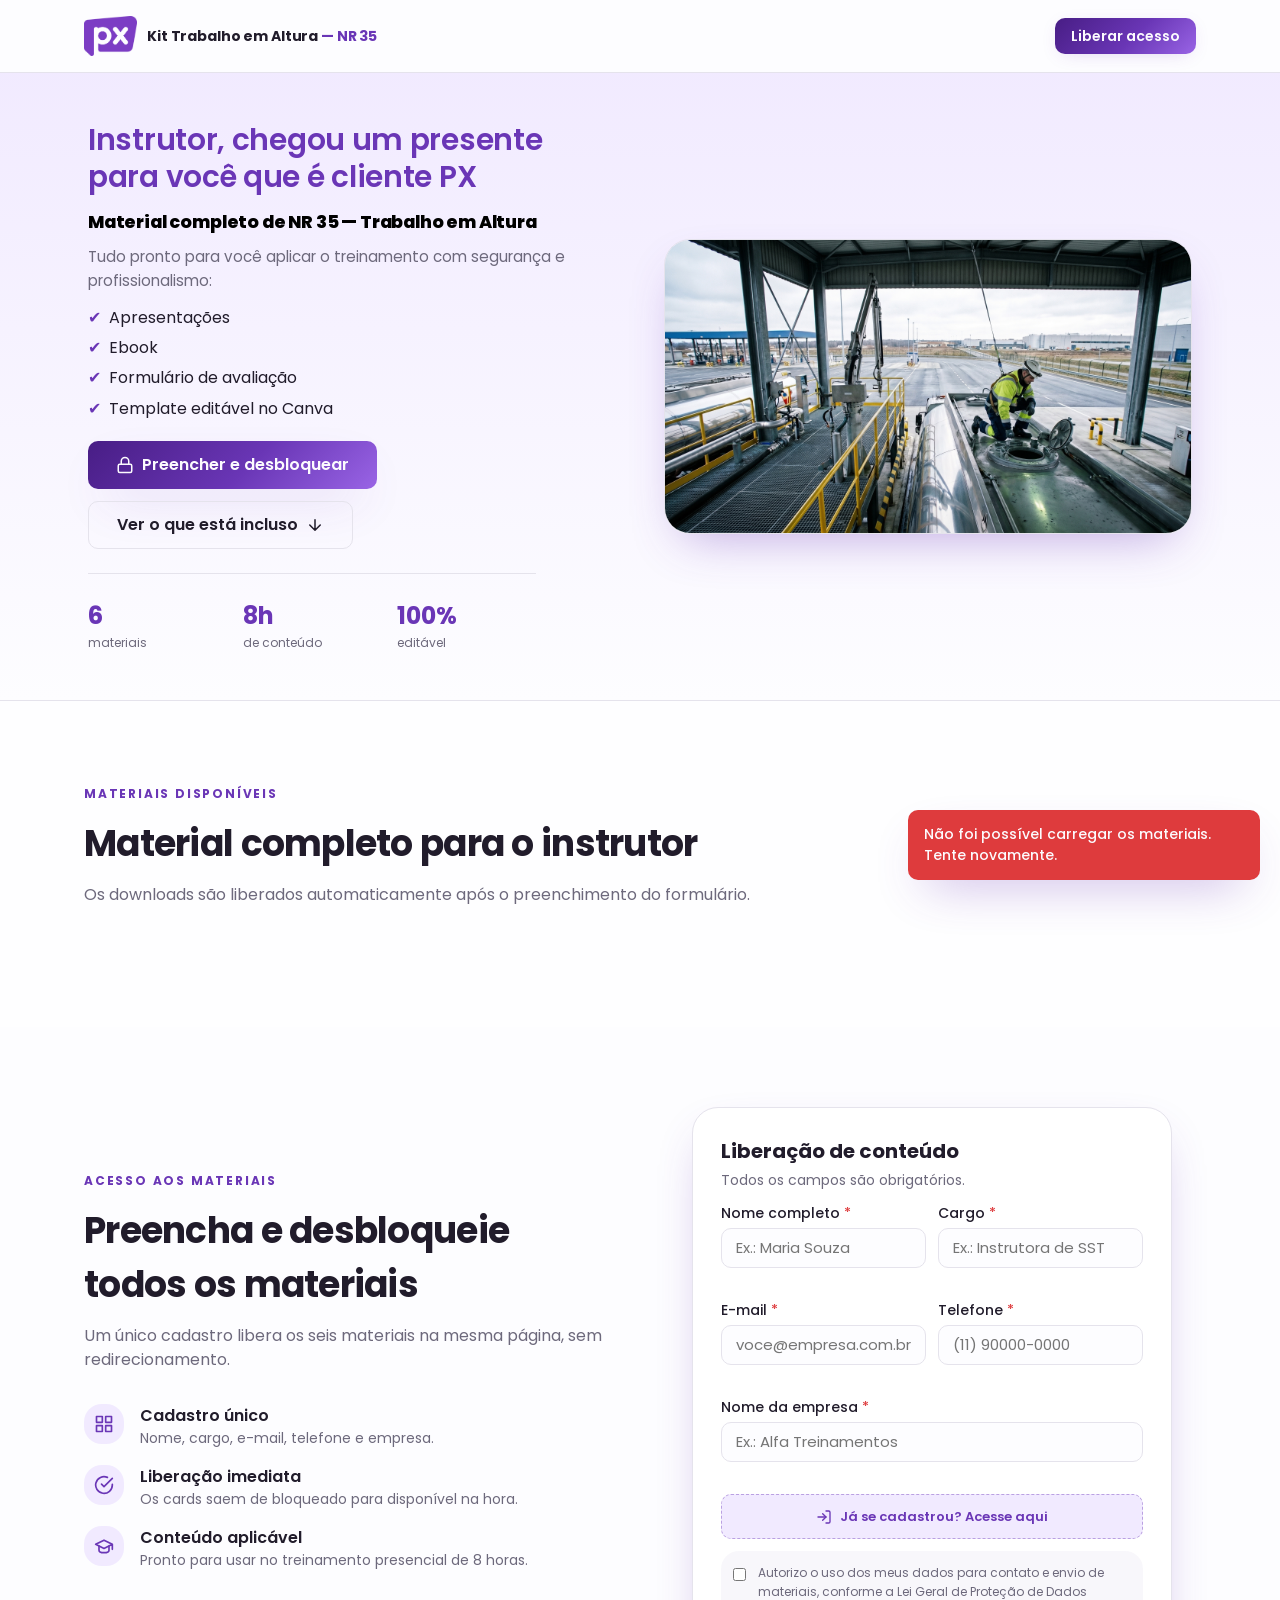
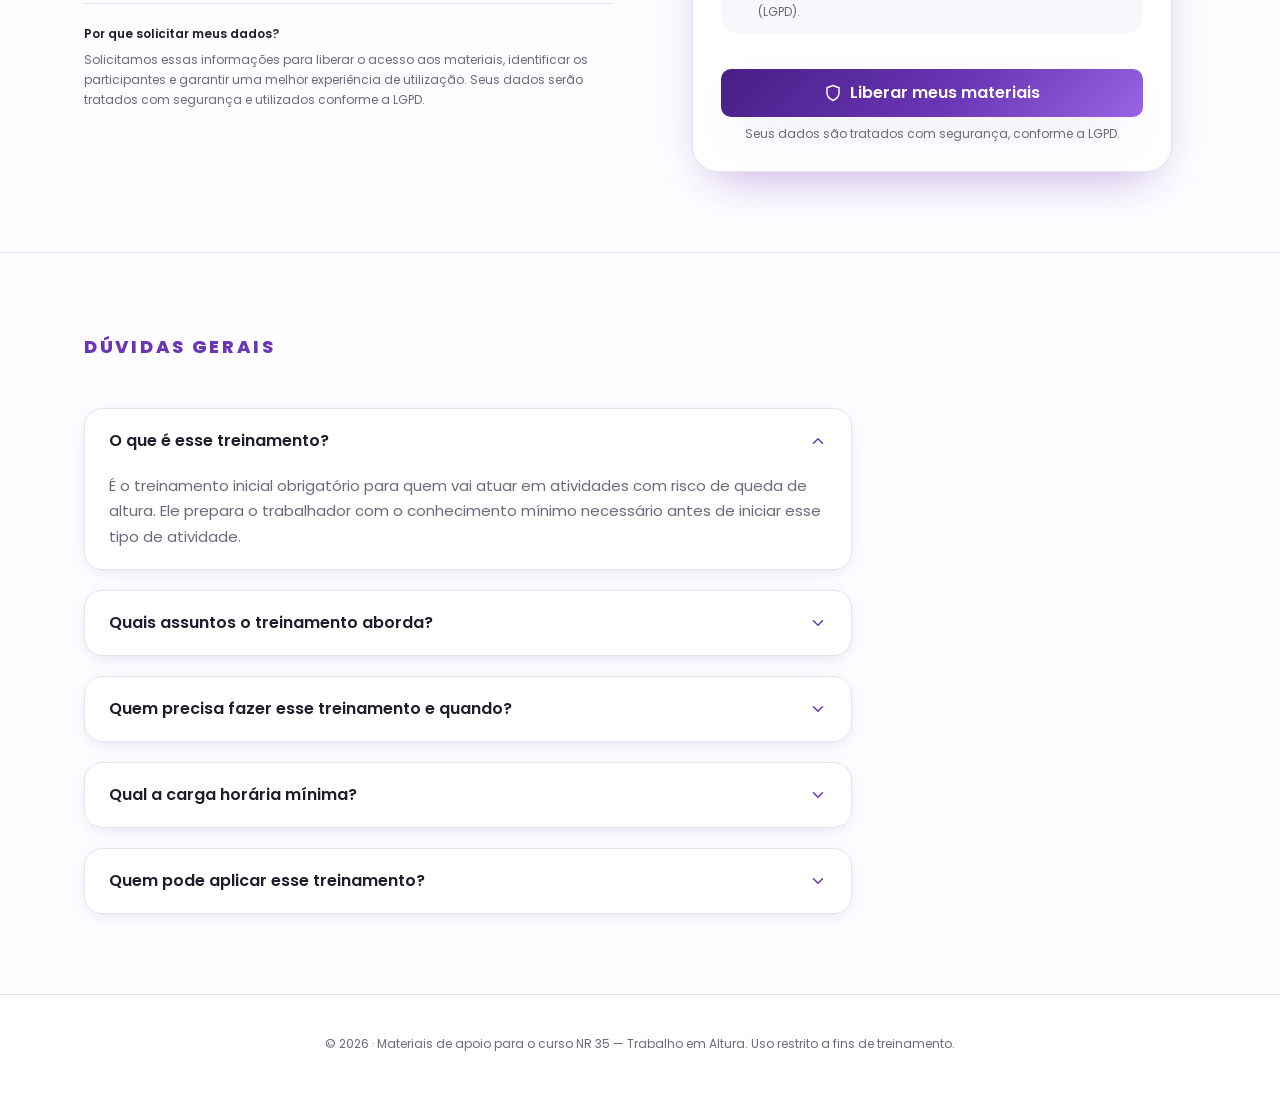
==== index.html @ c58bcffd "Integração completa com backend Academia PX (Caminho B) - Consome lp_list_materials, lp_register_lea" ====
<!doctype html>
<html lang="pt-BR">
<head>
  <meta charset="UTF-8" />
  <meta name="viewport" content="width=device-width, initial-scale=1.0" />
  <title>Materiais de Treinamento NR-35</title>
  <link rel="icon" href="data:,">
  <meta
    name="description"
    content="Baixe gratuitamente PPTs, ebook, modelo de formulário e template Canva para ministrar o curso presencial de NR 35 (8h). Cadastre-se e libere o acesso."
  />
  <meta property="og:title" content="Materiais NR-35" />
  <meta
    property="og:description"
    content="Kit completo de materiais didáticos para instrutores do curso presencial de NR 35 Trabalho em Altura (8 horas)."
  />
  <meta property="og:type" content="website" />
  <meta name="twitter:card" content="summary_large_image" />
  <link rel="preconnect" href="https://fonts.googleapis.com" />
  <link rel="preconnect" href="https://fonts.gstatic.com" crossorigin />
  <link
    href="https://fonts.googleapis.com/css2?family=Poppins:wght@400;500;600;700;800&display=swap"
    rel="stylesheet"
  />
  <link rel="stylesheet" href="./styles.css" />
</head>
<body>
  <div class="page">
    <!-- Header -->
    <header class="header">
      <div class="container header__inner">
        <div class="brand">
          <span class="brand__icon" aria-hidden="true">
            <img src="./assets/logo-academia.webp" alt="" />
          </span>
          <span class="brand__text">Kit Trabalho em Altura <span class="brand__accent">— NR 35</span></span>
        </div>
        <button type="button" class="btn btn--primary btn--sm" data-scroll-target="unlock-aware">
          Liberar acesso
        </button>
      </div>
    </header>

    <!-- Hero -->
    <section class="hero">
      <div class="hero__bg" aria-hidden="true"></div>
      <div class="container hero__grid">
        <div>
          <h1 class="hero__title">
            Instrutor, chegou um presente para você que é cliente PX
          </h1>
          <p class="hero__subtitle">
            Material completo de NR 35 —
            Trabalho em Altura
          </p>
          <p class="hero__desc">
            Tudo pronto para você aplicar o treinamento com
            segurança e profissionalismo:
          </p>
          <ul class="hero__checklist">
            <li>Apresentações</li>
            <li>Ebook</li>
            <li>Formulário de avaliação</li>
            <li>Template editável no Canva</li>
          </ul>
          <div class="hero__actions">
            <button type="button" class="btn btn--primary btn--lg" data-scroll-target="unlock-aware" id="hero-cta">
              <svg class="icon-lock" viewBox="0 0 24 24" width="18" height="18" fill="none" stroke="currentColor" stroke-width="2" stroke-linecap="round" stroke-linejoin="round"><rect x="3" y="11" width="18" height="11" rx="2"/><path d="M7 11V7a5 5 0 0 1 10 0v4"/></svg>
              <span id="hero-cta-text">Preencher e desbloquear</span>
            </button>
            <button type="button" class="btn btn--outline btn--lg" data-scroll-target="materiais">
              Ver o que está incluso
              <svg viewBox="0 0 24 24" width="18" height="18" fill="none" stroke="currentColor" stroke-width="2" stroke-linecap="round" stroke-linejoin="round"><path d="M12 5v14M19 12l-7 7-7-7"/></svg>
            </button>
          </div>
          <dl class="stats">
            <div class="stats__item">
              <dt>6</dt>
              <dd>materiais</dd>
            </div>
            <div class="stats__item">
              <dt>8h</dt>
              <dd>de conteúdo</dd>
            </div>
            <div class="stats__item">
              <dt>100%</dt>
              <dd>editável</dd>
            </div>
          </dl>
        </div>

        <div class="hero__image-wrap">
          <div class="hero__image-frame">
            <img
              src="./assets/hero-nr35.jpg"
              alt="Profissional com cinto de segurança e capacete executando trabalho em altura em estrutura metálica"
              width="1600"
              height="1104"
            />
          </div>
        </div>
      </div>
    </section>

    <!-- Materiais -->
    <section id="materiais" class="section materiais">
      <div class="container">
        <div class="section__intro">
          <span class="eyebrow">Materiais disponíveis</span>
          <h2 class="section__title">Material completo para o instrutor</h2>
          <p class="section__desc" id="materiais-desc">
            Os downloads são liberados automaticamente após o preenchimento do formulário.
          </p>
        </div>

        <div class="materiais__grid" id="materiais-grid"></div>
      </div>
    </section>

    <!-- Formulário / Acesso liberado -->
    <section id="formulario" class="section form-section">
      <div class="container form-section__grid">
        <div>
          <span class="eyebrow">Acesso aos materiais</span>
          <h2 class="section__title">Preencha e desbloqueie todos os materiais</h2>
          <p class="section__desc">
            Um único cadastro libera os seis materiais na mesma página, sem
            redirecionamento.
          </p>
          <ul class="benefits">
            <li class="benefits__item">
              <span class="benefits__icon">
                <svg viewBox="0 0 24 24" width="20" height="20" fill="none" stroke="currentColor" stroke-width="2" stroke-linecap="round" stroke-linejoin="round"><rect x="3" y="3" width="7" height="7"/><rect x="14" y="3" width="7" height="7"/><rect x="14" y="14" width="7" height="7"/><rect x="3" y="14" width="7" height="7"/></svg>
              </span>
              <div>
                <p class="benefits__title">Cadastro único</p>
                <p class="benefits__text">Nome, cargo, e-mail, telefone e empresa.</p>
              </div>
            </li>
            <li class="benefits__item">
              <span class="benefits__icon">
                <svg viewBox="0 0 24 24" width="20" height="20" fill="none" stroke="currentColor" stroke-width="2" stroke-linecap="round" stroke-linejoin="round"><path d="M22 11.08V12a10 10 0 1 1-5.93-9.14"/><path d="M22 4 12 14.01l-3-3"/></svg>
              </span>
              <div>
                <p class="benefits__title">Liberação imediata</p>
                <p class="benefits__text">Os cards saem de bloqueado para disponível na hora.</p>
              </div>
            </li>
            <li class="benefits__item">
              <span class="benefits__icon">
                <svg viewBox="0 0 24 24" width="20" height="20" fill="none" stroke="currentColor" stroke-width="2" stroke-linecap="round" stroke-linejoin="round"><path d="M22 10v6M2 10l10-5 10 5-10 5-10-5Z"/><path d="M6 12v5c0 1.66 2.69 3 6 3s6-1.34 6-3v-5"/></svg>
              </span>
              <div>
                <p class="benefits__title">Conteúdo aplicável</p>
                <p class="benefits__text">Pronto para usar no treinamento presencial de 8 horas.</p>
              </div>
            </li>
          </ul>

          <p class="privacy-note">
            <strong>Por que solicitar meus dados?</strong> Solicitamos essas informações para
            liberar o acesso aos materiais, identificar os participantes e garantir uma melhor
            experiência de utilização. Seus dados serão tratados com segurança e utilizados
            conforme a LGPD.
          </p>
        </div>

        <div class="form-card" id="form-card">
          <!-- Estado: login (usuário já cadastrado) -->
          <div id="form-login-state" hidden>
            <h3 class="form-card__title">Já se cadastrou?</h3>
            <p class="form-card__subtitle">Informe seu e-mail e enviaremos um link de acesso.</p>

            <form id="login-form" novalidate>
              <div class="field">
                <label class="label" for="login_email">E-mail cadastrado <span class="required">*</span></label>
                <input class="input" type="email" id="login_email" name="login_email" placeholder="voce@empresa.com.br" autocomplete="email" />
                <p class="field-error" id="error-login_email"></p>
              </div>

              <button type="submit" class="btn btn--primary btn--lg btn--block" id="login-submit-btn">
                Enviar link de acesso
              </button>

              <button type="button" class="btn-link" data-show-cadastro>
                Ainda não tenho cadastro
              </button>
            </form>
          </div>

          <!-- Estado: bloqueado (formulário) -->
          <div id="form-locked-state">
            <h3 class="form-card__title">Liberação de conteúdo</h3>
            <p class="form-card__subtitle">Todos os campos são obrigatórios.</p>

            <form id="lead-form" novalidate>
              <div class="form-grid">
                <div class="field">
                  <label class="label" for="nome_completo">Nome completo <span class="required">*</span></label>
                  <input class="input" type="text" id="nome_completo" name="nome_completo" placeholder="Ex.: Maria Souza" autocomplete="name" />
                  <p class="field-error" id="error-nome_completo"></p>
                </div>
                <div class="field">
                  <label class="label" for="cargo">Cargo <span class="required">*</span></label>
                  <input class="input" type="text" id="cargo" name="cargo" placeholder="Ex.: Instrutora de SST" autocomplete="organization-title" />
                  <p class="field-error" id="error-cargo"></p>
                </div>
                <div class="field">
                  <label class="label" for="email">E-mail <span class="required">*</span></label>
                  <input class="input" type="email" id="email" name="email" placeholder="voce@empresa.com.br" autocomplete="email" />
                  <p class="field-error" id="error-email"></p>
                </div>
                <div class="field">
                  <label class="label" for="telefone">Telefone <span class="required">*</span></label>
                  <input class="input" type="tel" id="telefone" name="telefone" placeholder="(11) 90000-0000" autocomplete="tel" />
                  <p class="field-error" id="error-telefone"></p>
                </div>
                <div class="field field--full">
                  <label class="label" for="empresa">Nome da empresa <span class="required">*</span></label>
                  <input class="input" type="text" id="empresa" name="empresa" placeholder="Ex.: Alfa Treinamentos" autocomplete="organization" />
                  <p class="field-error" id="error-empresa"></p>
                </div>

                <div class="field field--full">
                  <button type="button" class="btn-login-toggle" data-show-login>
                    <svg viewBox="0 0 24 24" width="16" height="16" fill="none" stroke="currentColor" stroke-width="2" stroke-linecap="round" stroke-linejoin="round"><path d="M15 3h4a2 2 0 0 1 2 2v14a2 2 0 0 1-2 2h-4"/><path d="M10 17l5-5-5-5"/><path d="M15 12H3"/></svg>
                    Já se cadastrou? Acesse aqui
                  </button>
                </div>
              </div>

              <div class="consent">
                <input type="checkbox" id="consentimento" name="consentimento" class="checkbox" />
                <label for="consentimento" class="consent__label">
                  Autorizo o uso dos meus dados para contato e envio de materiais, conforme a
                  Lei Geral de Proteção de Dados (LGPD).
                </label>
              </div>
              <p class="field-error" id="error-consentimento"></p>

              <button type="submit" class="btn btn--primary btn--lg btn--block" id="submit-btn">
                <svg viewBox="0 0 24 24" width="18" height="18" fill="none" stroke="currentColor" stroke-width="2" stroke-linecap="round" stroke-linejoin="round"><path d="M12 22s8-4 8-10V5l-8-3-8 3v7c0 6 8 10 8 10Z"/></svg>
                Liberar meus materiais
              </button>

              <p class="form-card__footnote">Seus dados são tratados com segurança, conforme a LGPD.</p>
            </form>
          </div>

          <!-- Estado: liberado -->
          <div id="form-unlocked-state" class="unlocked-state" hidden>
            <span class="unlocked-state__icon">
              <svg viewBox="0 0 24 24" width="28" height="28" fill="none" stroke="currentColor" stroke-width="2" stroke-linecap="round" stroke-linejoin="round"><path d="M22 11.08V12a10 10 0 1 1-5.93-9.14"/><path d="M22 4 12 14.01l-3-3"/></svg>
            </span>
            <h3 class="unlocked-state__title">Acesso liberado, <span id="unlocked-name"></span>!</h3>
            <p class="unlocked-state__text">Todos os materiais estão desbloqueados para download.</p>
            <button type="button" class="btn btn--primary" data-scroll-target="materiais">
              Ir para os downloads
            </button>
          </div>
        </div>
      </div>
    </section>

    <!-- FAQ -->
    <section id="faq" class="section faq">
      <div class="container">
        <div class="section__intro">
          <span class="eyebrow faq__eyebrow">Dúvidas gerais</span>
        </div>

        <div class="faq__list">
          <details class="faq-item" open>
            <summary class="faq-item__question">
              O que é esse treinamento?
              <svg class="faq-item__chevron" viewBox="0 0 24 24" width="18" height="18" fill="none" stroke="currentColor" stroke-width="2" stroke-linecap="round" stroke-linejoin="round"><path d="M6 9l6 6 6-6"/></svg>
            </summary>
            <p class="faq-item__answer">
              É o treinamento inicial obrigatório para quem vai atuar em atividades com risco de
              queda de altura. Ele prepara o trabalhador com o conhecimento mínimo necessário
              antes de iniciar esse tipo de atividade.
            </p>
          </details>

          <details class="faq-item">
            <summary class="faq-item__question">
              Quais assuntos o treinamento aborda?
              <svg class="faq-item__chevron" viewBox="0 0 24 24" width="18" height="18" fill="none" stroke="currentColor" stroke-width="2" stroke-linecap="round" stroke-linejoin="round"><path d="M6 9l6 6 6-6"/></svg>
            </summary>
            <p class="faq-item__answer">
              Todo o conteúdo é elaborado de acordo com as exigências da NR-01 e da NR-35,
              cobrindo os seguintes tópicos: normas e regulamentos aplicáveis ao trabalho em
              altura, análise de risco (AR) e condições impeditivas da atividade, planejamento,
              organização e execução do trabalho, sistemas, equipamentos e medidas de proteção
              coletiva, seleção, inspeção e conservação de EPI, acidentes típicos em trabalho em
              altura, e procedimentos de emergência, incluindo noções básicas de resgate e
              primeiros socorros.
            </p>
          </details>

          <details class="faq-item">
            <summary class="faq-item__question">
              Quem precisa fazer esse treinamento e quando?
              <svg class="faq-item__chevron" viewBox="0 0 24 24" width="18" height="18" fill="none" stroke="currentColor" stroke-width="2" stroke-linecap="round" stroke-linejoin="round"><path d="M6 9l6 6 6-6"/></svg>
            </summary>
            <p class="faq-item__answer">
              Todo trabalhador que for exercer atividades em altura precisa concluir o
              treinamento antes de iniciar essa atividade. É considerado trabalho em altura
              toda atividade executada acima de 2 metros do nível inferior, onde haja risco de
              queda. Desde a Portaria MTE nº 1.259, de 15 de julho de 2026, o treinamento deve
              ser realizado exclusivamente na modalidade presencial.
            </p>
          </details>

          <details class="faq-item">
            <summary class="faq-item__question">
              Qual a carga horária mínima?
              <svg class="faq-item__chevron" viewBox="0 0 24 24" width="18" height="18" fill="none" stroke="currentColor" stroke-width="2" stroke-linecap="round" stroke-linejoin="round"><path d="M6 9l6 6 6-6"/></svg>
            </summary>
            <p class="faq-item__answer">
              O treinamento inicial precisa ter, no mínimo, 8 horas.
            </p>
          </details>

          <details class="faq-item">
            <summary class="faq-item__question">
              Quem pode aplicar esse treinamento?
              <svg class="faq-item__chevron" viewBox="0 0 24 24" width="18" height="18" fill="none" stroke="currentColor" stroke-width="2" stroke-linecap="round" stroke-linejoin="round"><path d="M6 9l6 6 6-6"/></svg>
            </summary>
            <p class="faq-item__answer">
              O treinamento deve ser conduzido por instrutor qualificado e com proficiência,
              comprovado conhecimento sobre o assunto e experiência relacionada ao trabalho em
              altura. Não é uma aula que qualquer pessoa da equipe pode aplicar, exige
              capacitação específica do instrutor, garantindo que o conteúdo teórico e prático
              seja passado com segurança e propriedade.
            </p>
          </details>
        </div>
      </div>
    </section>

    <footer class="footer">
      <div class="container footer__inner">
        © <span id="year"></span> · Materiais de apoio para o curso NR 35 —
        Trabalho em Altura. Uso restrito a fins de treinamento.
      </div>
    </footer>
  </div>

  <div id="toast-container" class="toast-container" aria-live="polite"></div>

  <script src="./script.js"></script>
</body>
</html>
---- styles.css ----
/* ============ Design tokens ============ */
:root {
  --radius: 0.875rem;
  --radius-xl: calc(var(--radius) + 4px);
  --radius-2xl: calc(var(--radius) + 8px);
  --radius-3xl: calc(var(--radius) + 12px);

  --background: oklch(0.995 0.002 300);
  --foreground: oklch(0.24 0.03 300);
  --card: oklch(1 0 0);
  --primary: oklch(0.47 0.19 297);
  --primary-foreground: oklch(0.99 0.003 300);
  --primary-dark: oklch(0.36 0.16 296);
  --primary-glow: oklch(0.62 0.19 300);
  --primary-soft: oklch(0.95 0.03 300);
  --muted: oklch(0.965 0.008 300);
  --muted-foreground: oklch(0.53 0.03 295);
  --destructive: oklch(0.6 0.2 25);
  --success: oklch(0.63 0.14 155);
  --success-soft: oklch(0.63 0.14 155 / 12%);
  --border: oklch(0.92 0.012 300);

  --gradient-primary: linear-gradient(135deg, var(--primary-dark), var(--primary) 55%, var(--primary-glow));
  --gradient-soft: linear-gradient(180deg, var(--primary-soft), transparent);
  --shadow-card: 0 4px 20px -8px color-mix(in oklab, var(--primary) 28%, transparent);
  --shadow-elevated: 0 20px 50px -20px color-mix(in oklab, var(--primary) 45%, transparent);
  --transition-smooth: 250ms cubic-bezier(0.4, 0, 0.2, 1);
}

/* ============ Reset ============ */
*, *::before, *::after { box-sizing: border-box; }
* { margin: 0; border-color: var(--border); }
html { -webkit-text-size-adjust: 100%; }
img { max-width: 100%; display: block; }
button, input { font: inherit; color: inherit; }
ul { list-style: none; padding: 0; }
a { color: inherit; }

body {
  background-color: var(--background);
  color: var(--foreground);
  font-family: "Poppins", ui-sans-serif, system-ui, sans-serif;
  -webkit-font-smoothing: antialiased;
  line-height: 1.5;
}

.container {
  max-width: 72rem;
  margin: 0 auto;
  padding: 0 1.25rem;
}

/* ============ Buttons ============ */
.btn {
  display: inline-flex;
  align-items: center;
  justify-content: center;
  gap: 0.5rem;
  border: none;
  border-radius: calc(var(--radius) - 4px);
  cursor: pointer;
  white-space: nowrap;
  font-weight: 600;
  transition: all var(--transition-smooth);
}
.btn:focus-visible { outline: 2px solid var(--ring, var(--primary)); outline-offset: 2px; }
.btn svg { flex-shrink: 0; }

.btn--primary {
  background-image: var(--gradient-primary);
  color: var(--primary-foreground);
  box-shadow: var(--shadow-card);
}
.btn--primary:hover { opacity: 0.95; }
.btn--primary:disabled { opacity: 0.6; cursor: not-allowed; }

.btn--outline {
  background: transparent;
  border: 1px solid var(--border);
  color: var(--foreground);
}
.btn--outline:hover { background: var(--muted); }

.btn--sm { height: 2.25rem; padding: 0 1rem; font-size: 0.875rem; }
.btn--lg { height: 3rem; padding: 0 1.75rem; font-size: 1rem; }
.btn--block { width: 100%; }

/* ============ Header ============ */
.header {
  position: sticky;
  top: 0;
  z-index: 40;
  border-bottom: 1px solid var(--border);
  background-color: color-mix(in oklab, var(--background) 85%, transparent);
  backdrop-filter: blur(8px);
}
.header__inner {
  display: flex;
  align-items: center;
  justify-content: space-between;
  padding: 1rem 1.25rem;
}
.brand { display: flex; align-items: center; gap: 0.65rem; }
.brand__icon {
  display: flex;
  align-items: center;
  justify-content: center;
  height: 2.5rem;
}
.brand__icon img {
  height: 100%;
  width: auto;
}
.brand__text { font-size: 0.875rem; font-weight: 700; letter-spacing: -0.01em; }
.brand__accent { color: var(--primary); }

/* ============ Hero ============ */
.hero { position: relative; overflow: hidden; }
.hero__bg {
  position: absolute;
  inset: 0;
  z-index: -1;
  background-image: var(--gradient-soft);
}
/* Mobile (<480px): espaço enxuto mas com respiro nas bordas e entre título/imagem */
.hero__grid {
  display: grid;
  gap: 1.25rem;
  align-items: center;
  padding: 1.5rem 1rem;
}
/* 480–639px: leve aumento antes do tablet, ainda em coluna única */
@media (min-width: 480px) {
  .hero__grid { gap: 1.5rem; padding: 1.75rem 1.25rem; }
}
/* Tablet (640–1023px): aproveita a largura horizontal disponível */
@media (min-width: 640px) {
  .hero__grid { gap: 2rem; padding: 2rem 1.5rem; }
}
/* Desktop (≥1024px): espaçamento generoso, 2 colunas lado a lado */
@media (min-width: 1024px) {
  .hero__grid { grid-template-columns: 1fr 1fr; gap: 3rem; padding: 3rem 1.5rem; }
}

.badge {
  display: inline-flex;
  align-items: center;
  gap: 0.5rem;
  border-radius: 999px;
  background: var(--primary-soft);
  color: var(--primary);
  padding: 0.375rem 1rem;
  font-size: 0.75rem;
  font-weight: 600;
}
.badge__icon {
  display: inline-block;
  width: 14px;
  height: 14px;
  flex-shrink: 0;
  background-color: var(--primary);
  -webkit-mask-image: url("./assets/estrela.png");
  mask-image: url("./assets/estrela.png");
  -webkit-mask-size: contain;
  mask-size: contain;
  -webkit-mask-repeat: no-repeat;
  mask-repeat: no-repeat;
  -webkit-mask-position: center;
  mask-position: center;
}

.hero__title {
  margin-top: 0;
  font-size: 1.5rem;
  line-height: 1.25;
  font-weight: 600;
  letter-spacing: -0.01em;
  color: var(--primary);
}
@media (min-width: 640px) { .hero__title { font-size: 1.85rem; } }
.hero__title-star {
  color: var(--primary-glow);
}

.hero__title-accent {
  background-image: var(--gradient-primary);
  -webkit-background-clip: text;
  background-clip: text;
  color: transparent;
}

.hero__subtitle {
  margin-top: 1rem;
  font-size: 0.95rem;
  font-weight: 800;
  line-height: 1.25;
  letter-spacing: -0.01em;
  color: #000;
}
@media (min-width: 640px) { .hero__subtitle { font-size: 1.1rem; } }

.hero__desc {
  margin-top: 0.75rem;
  max-width: 36rem;
  font-size: 0.85rem;
  line-height: 1.6;
  color: var(--muted-foreground);
}
@media (min-width: 640px) { .hero__desc { font-size: 0.95rem; } }

.hero__checklist {
  margin-top: 0.75rem;
  display: grid;
  gap: 0.4rem;
  list-style: none;
  padding: 0;
  color: var(--foreground);
  font-size: 1rem;
}
.hero__checklist li {
  display: flex;
  align-items: center;
  gap: 0.5rem;
}
.hero__checklist li::before {
  content: "✔";
  color: var(--primary);
  font-weight: 700;
}

.hero__actions {
  margin-top: 1.25rem;
  display: flex;
  flex-wrap: wrap;
  gap: 0.75rem;
}
.btn--lg.btn--primary, .btn--lg.btn--outline { box-shadow: var(--shadow-elevated); }
.btn--outline.btn--lg { box-shadow: none; }

.stats {
  margin-top: 1.5rem;
  display: grid;
  grid-template-columns: repeat(3, 1fr);
  gap: 1rem;
  max-width: 28rem;
  border-top: 1px solid var(--border);
  padding-top: 1.5rem;
}
.stats__item dt { font-size: 1.5rem; font-weight: 700; color: var(--primary); }
.stats__item dd { font-size: 0.75rem; color: var(--muted-foreground); }

.hero__image-frame {
  overflow: hidden;
  border-radius: var(--radius-3xl);
  border: 1px solid var(--border);
  box-shadow: var(--shadow-elevated);
  aspect-ratio: 2752 / 1536;
}
.hero__image-frame img { width: 100%; height: 100%; object-fit: cover; }

/* ============ Sections ============ */
/* Mobile: padding vertical compacto para não desperdiçar tela sem colar seções */
.section { padding: 2.5rem 0; }
@media (min-width: 480px) { .section { padding: 3rem 0; } }
/* Tablet: transição intermediária */
@media (min-width: 640px) { .section { padding: 3.5rem 0; } }
/* Desktop: mais respiro, reforça a separação hierárquica entre seções */
@media (min-width: 1024px) { .section { padding: 5rem 0; } }

.eyebrow {
  font-size: 0.75rem;
  font-weight: 700;
  letter-spacing: 0.15em;
  text-transform: uppercase;
  color: var(--primary);
}
.section__title {
  margin-top: 0.75rem;
  font-size: 1.875rem;
  font-weight: 700;
  letter-spacing: -0.02em;
}
@media (min-width: 640px) { .section__title { font-size: 2.25rem; } }
.section__desc {
  margin-top: 0.75rem;
  color: var(--muted-foreground);
}
.section__intro { max-width: 42rem; }

/* ============ Materiais ============ */
.materiais {
  scroll-margin-top: 5rem;
  border-top: 1px solid var(--border);
  background: color-mix(in oklab, var(--card) 50%, transparent);
}
/* Mobile: gap menor entre cards, mas suficiente para não parecerem colados */
.materiais__grid {
  margin-top: 1.5rem;
  display: grid;
  gap: 1rem;
  grid-template-columns: 1fr;
}
@media (min-width: 480px) { .materiais__grid { margin-top: 1.75rem; gap: 1.25rem; } }
/* Tablet: 2 colunas, gap maior aproveitando a largura */
@media (min-width: 640px) { .materiais__grid { margin-top: 2.5rem; gap: 1.5rem; grid-template-columns: repeat(2, 1fr); } }
/* Desktop: 3 colunas, gap mais folgado entre cards */
@media (min-width: 1024px) { .materiais__grid { gap: 2rem; grid-template-columns: repeat(3, 1fr); } }

/* Mobile: padding interno menor, texto ainda com respiro das bordas do card */
.material-card {
  position: relative;
  display: flex;
  flex-direction: column;
  height: 100%;
  border: 1px solid var(--border);
  background: var(--card);
  border-radius: var(--radius-2xl);
  padding: 1.25rem;
  box-shadow: var(--shadow-card);
  transition: all var(--transition-smooth);
}
@media (min-width: 480px) { .material-card { padding: 1.5rem; } }
/* Desktop: padding levemente maior, reforça hierarquia entre ícone/título/texto */
@media (min-width: 1024px) { .material-card { padding: 1.75rem; } }
.material-card:hover {
  transform: translateY(-4px);
  box-shadow: var(--shadow-elevated);
}
.material-card__head {
  display: flex;
  align-items: flex-start;
  justify-content: space-between;
  gap: 0.75rem;
}
.material-card__icon {
  display: flex;
  align-items: center;
  justify-content: center;
  width: 3rem;
  height: 3rem;
  border-radius: var(--radius-xl);
  background: var(--primary-soft);
  color: var(--primary);
}
.material-card__type {
  border-radius: 999px;
  background: var(--muted);
  color: var(--muted-foreground);
  padding: 0.25rem 0.75rem;
  font-size: 0.6875rem;
  font-weight: 600;
  letter-spacing: 0.05em;
  text-transform: uppercase;
}
.material-card__title { margin-top: 1.25rem; font-size: 1.125rem; font-weight: 600; }
.material-card__desc {
  margin-top: 0.5rem;
  flex: 1;
  font-size: 0.875rem;
  line-height: 1.6;
  color: var(--muted-foreground);
}
.material-card__blur {
  display: flex;
  flex-direction: column;
  flex: 1;
  transition: filter var(--transition-smooth);
}
.material-card--locked .material-card__blur {
  filter: blur(5px);
  user-select: none;
  pointer-events: none;
}
.material-card__action { margin-top: 1.5rem; }
.material-card .btn--outline {
  border-color: color-mix(in oklab, var(--primary) 30%, transparent);
  color: var(--primary);
}
.material-card .btn--outline:hover { background: var(--primary-soft); }

/* ============ Form section ============ */
.form-section { scroll-margin-top: 5rem; }
/* Mobile: gap reduzido entre o bloco de texto e o card do formulário (empilhados) */
.form-section__grid {
  display: grid;
  gap: 1.75rem;
  align-items: start;
}
@media (min-width: 480px) { .form-section__grid { gap: 2rem; } }
/* Tablet: ainda empilhado (form-card centralizado), mas com mais respiro */
@media (min-width: 640px) { .form-section__grid { gap: 2.5rem; } }
/* Desktop: lado a lado, gap generoso entre benefícios e formulário */
@media (min-width: 1024px) { .form-section__grid { gap: 3.5rem; grid-template-columns: 1fr 1fr; align-items: center; } }

.benefits { margin-top: 2rem; display: flex; flex-direction: column; gap: 1rem; }
.benefits__item { display: flex; gap: 1rem; }
.benefits__icon {
  display: flex;
  flex-shrink: 0;
  align-items: center;
  justify-content: center;
  width: 2.5rem;
  height: 2.5rem;
  border-radius: var(--radius-xl);
  background: var(--primary-soft);
  color: var(--primary);
}
.benefits__title { font-weight: 600; }
.benefits__text { font-size: 0.875rem; color: var(--muted-foreground); }

.privacy-note {
  margin-top: 2rem;
  padding-top: 1.25rem;
  border-top: 1px solid var(--border);
  font-size: 0.75rem;
  line-height: 1.7;
  color: var(--muted-foreground);
}
.privacy-note strong { display: block; margin-bottom: 0.35rem; color: var(--foreground); font-weight: 600; }

/* Mobile: padding do card compacto, mas com margem visível dos campos até a borda */
.form-card {
  border: 1px solid var(--border);
  background: var(--card);
  border-radius: var(--radius-3xl);
  padding: 1rem;
  box-shadow: var(--shadow-elevated);
  max-width: 30rem;
  margin: 0 auto;
}
@media (min-width: 480px) { .form-card { padding: 1.25rem; } }
@media (min-width: 640px) { .form-card { padding: 1.5rem; } }
/* Desktop: padding maior, reforçando o card como destaque da seção */
@media (min-width: 1024px) { .form-card { padding: 1.75rem; } }

.form-card__title { font-size: 1.25rem; font-weight: 700; }
.form-card__subtitle {
  margin-top: 0.25rem;
  margin-bottom: 0.75rem;
  font-size: 0.875rem;
  color: var(--muted-foreground);
}
.btn-link {
  display: inline-block;
  margin-bottom: 1.25rem;
  background: none;
  border: none;
  padding: 0;
  font-size: 0.8125rem;
  font-weight: 600;
  color: var(--primary);
  cursor: pointer;
  text-decoration: underline;
  text-underline-offset: 2px;
}
.btn-link:hover { opacity: 0.8; }
#login-form .btn-link { margin-top: 1rem; margin-bottom: 0; text-align: center; width: 100%; }

.btn-login-toggle {
  display: flex;
  align-items: center;
  justify-content: center;
  gap: 0.5rem;
  width: 100%;
  border: 1px dashed color-mix(in oklab, var(--primary) 40%, transparent);
  border-radius: calc(var(--radius) - 4px);
  background: var(--primary-soft);
  color: var(--primary);
  padding: 0.75rem 1rem;
  font-size: 0.8125rem;
  font-weight: 600;
  cursor: pointer;
  transition: all var(--transition-smooth);
}
.btn-login-toggle:hover {
  background: color-mix(in oklab, var(--primary-soft) 60%, var(--primary) 10%);
  border-color: var(--primary);
}
.btn-login-toggle svg { flex-shrink: 0; }

.form-card__footnote {
  margin-top: 0.5rem;
  text-align: center;
  font-size: 0.75rem;
  color: var(--muted-foreground);
}

.form-grid { display: grid; gap: 0.75rem; grid-template-columns: 1fr; }
@media (min-width: 640px) { .form-grid { grid-template-columns: repeat(2, 1fr); } }
.field--full { grid-column: 1 / -1; }

.label { display: block; font-size: 0.875rem; font-weight: 500; }
.required { color: var(--destructive); }

.input {
  margin-top: 0.25rem;
  width: 100%;
  height: 2.5rem;
  border: 1px solid var(--border);
  background: var(--background);
  border-radius: calc(var(--radius) - 4px);
  padding: 0 0.875rem;
  font-size: 0.9375rem;
  transition: border-color var(--transition-smooth);
}
.input:focus {
  outline: none;
  border-color: var(--primary);
  box-shadow: 0 0 0 3px color-mix(in oklab, var(--primary) 20%, transparent);
}
.input[aria-invalid="true"] { border-color: var(--destructive); }

.field-error {
  margin-top: 0.25rem;
  font-size: 0.75rem;
  font-weight: 500;
  color: var(--destructive);
  min-height: 1rem;
}

.consent {
  margin-top: 0.75rem;
  display: flex;
  align-items: flex-start;
  gap: 0.75rem;
  border-radius: var(--radius-xl);
  background: color-mix(in oklab, var(--muted) 60%, transparent);
  padding: 0.75rem;
}
.checkbox { margin-top: 0.15rem; width: 1.1rem; height: 1.1rem; accent-color: var(--primary); cursor: pointer; }
.consent__label {
  font-size: 0.75rem;
  line-height: 1.6;
  color: var(--muted-foreground);
  cursor: pointer;
}

#lead-form .btn--lg { margin-top: 1rem; }

.spinner {
  width: 1.1rem;
  height: 1.1rem;
  border: 2px solid color-mix(in oklab, var(--primary-foreground) 40%, transparent);
  border-top-color: var(--primary-foreground);
  border-radius: 50%;
  animation: spin 0.7s linear infinite;
}
@keyframes spin { to { transform: rotate(360deg); } }

/* ============ Unlocked state ============ */
.unlocked-state { padding: 1.5rem 0; text-align: center; }
.unlocked-state__icon {
  margin: 0 auto;
  display: flex;
  align-items: center;
  justify-content: center;
  width: 3.5rem;
  height: 3.5rem;
  border-radius: var(--radius-2xl);
  background: var(--success-soft);
  color: var(--success);
}
.unlocked-state__title { margin-top: 1.25rem; font-size: 1.25rem; font-weight: 700; }
.unlocked-state__text { margin-top: 0.5rem; font-size: 0.875rem; color: var(--muted-foreground); }
.unlocked-state .btn { margin-top: 1.5rem; }

/* ============ FAQ ============ */
.faq {
  scroll-margin-top: 5rem;
  border-top: 1px solid var(--border);
}
.faq__eyebrow {
  font-size: 1.125rem;
  font-weight: 800;
}

/* Mobile: gap compacto entre perguntas, mas suficiente pra distinguir cada item */
.faq__list {
  margin-top: 1.5rem;
  display: flex;
  flex-direction: column;
  gap: 0.65rem;
  max-width: 48rem;
}
@media (min-width: 480px) { .faq__list { margin-top: 1.75rem; gap: 0.75rem; } }
/* Tablet: mais respiro entre perguntas */
@media (min-width: 640px) { .faq__list { margin-top: 2.5rem; gap: 1rem; } }
/* Desktop: espaçamento mais folgado, facilita leitura em telas largas */
@media (min-width: 1024px) { .faq__list { margin-top: 3rem; gap: 1.25rem; } }

.faq-item {
  border: 1px solid var(--border);
  background: var(--card);
  border-radius: var(--radius-xl);
  box-shadow: var(--shadow-card);
  overflow: hidden;
}

.faq-item__question {
  display: flex;
  align-items: center;
  justify-content: space-between;
  gap: 1rem;
  padding: 1.25rem 1.5rem;
  font-weight: 600;
  cursor: pointer;
  list-style: none;
  transition: color var(--transition-smooth);
}
.faq-item__question::-webkit-details-marker { display: none; }
.faq-item__question:hover { color: var(--primary); }

.faq-item__chevron {
  flex-shrink: 0;
  color: var(--primary);
  transition: transform var(--transition-smooth);
}
.faq-item[open] .faq-item__chevron { transform: rotate(180deg); }

.faq-item__answer {
  padding: 0 1.5rem 1.25rem;
  color: var(--muted-foreground);
  font-size: 0.9375rem;
  line-height: 1.7;
}

/* ============ Footer ============ */
.footer { border-top: 1px solid var(--border); background: var(--card); }
/* Mobile: padding menor, mas texto não gruda nas bordas laterais */
.footer__inner {
  padding: 1.5rem 1rem;
  text-align: center;
  font-size: 0.75rem;
  color: var(--muted-foreground);
}
@media (min-width: 480px) { .footer__inner { padding: 1.75rem 1.25rem; } }
@media (min-width: 640px) { .footer__inner { padding: 2rem 1.25rem; } }
/* Desktop: padding vertical maior, footer respira mais do conteúdo acima */
@media (min-width: 1024px) { .footer__inner { padding: 2.5rem 1.25rem; } }

/* ============ Toasts ============ */
.toast-container {
  position: fixed;
  bottom: 1.25rem;
  right: 1.25rem;
  z-index: 100;
  display: flex;
  flex-direction: column;
  gap: 0.5rem;
  max-width: 22rem;
}
.toast {
  border-radius: calc(var(--radius) - 4px);
  padding: 0.875rem 1rem;
  font-size: 0.875rem;
  font-weight: 500;
  color: var(--primary-foreground);
  box-shadow: var(--shadow-elevated);
  animation: toast-in 0.2s ease-out;
}
.toast--success { background: var(--success); }
.toast--error { background: var(--destructive); }
.toast--info { background: var(--primary); }
@keyframes toast-in {
  from { opacity: 0; transform: translateY(0.5rem); }
  to { opacity: 1; transform: translateY(0); }
}
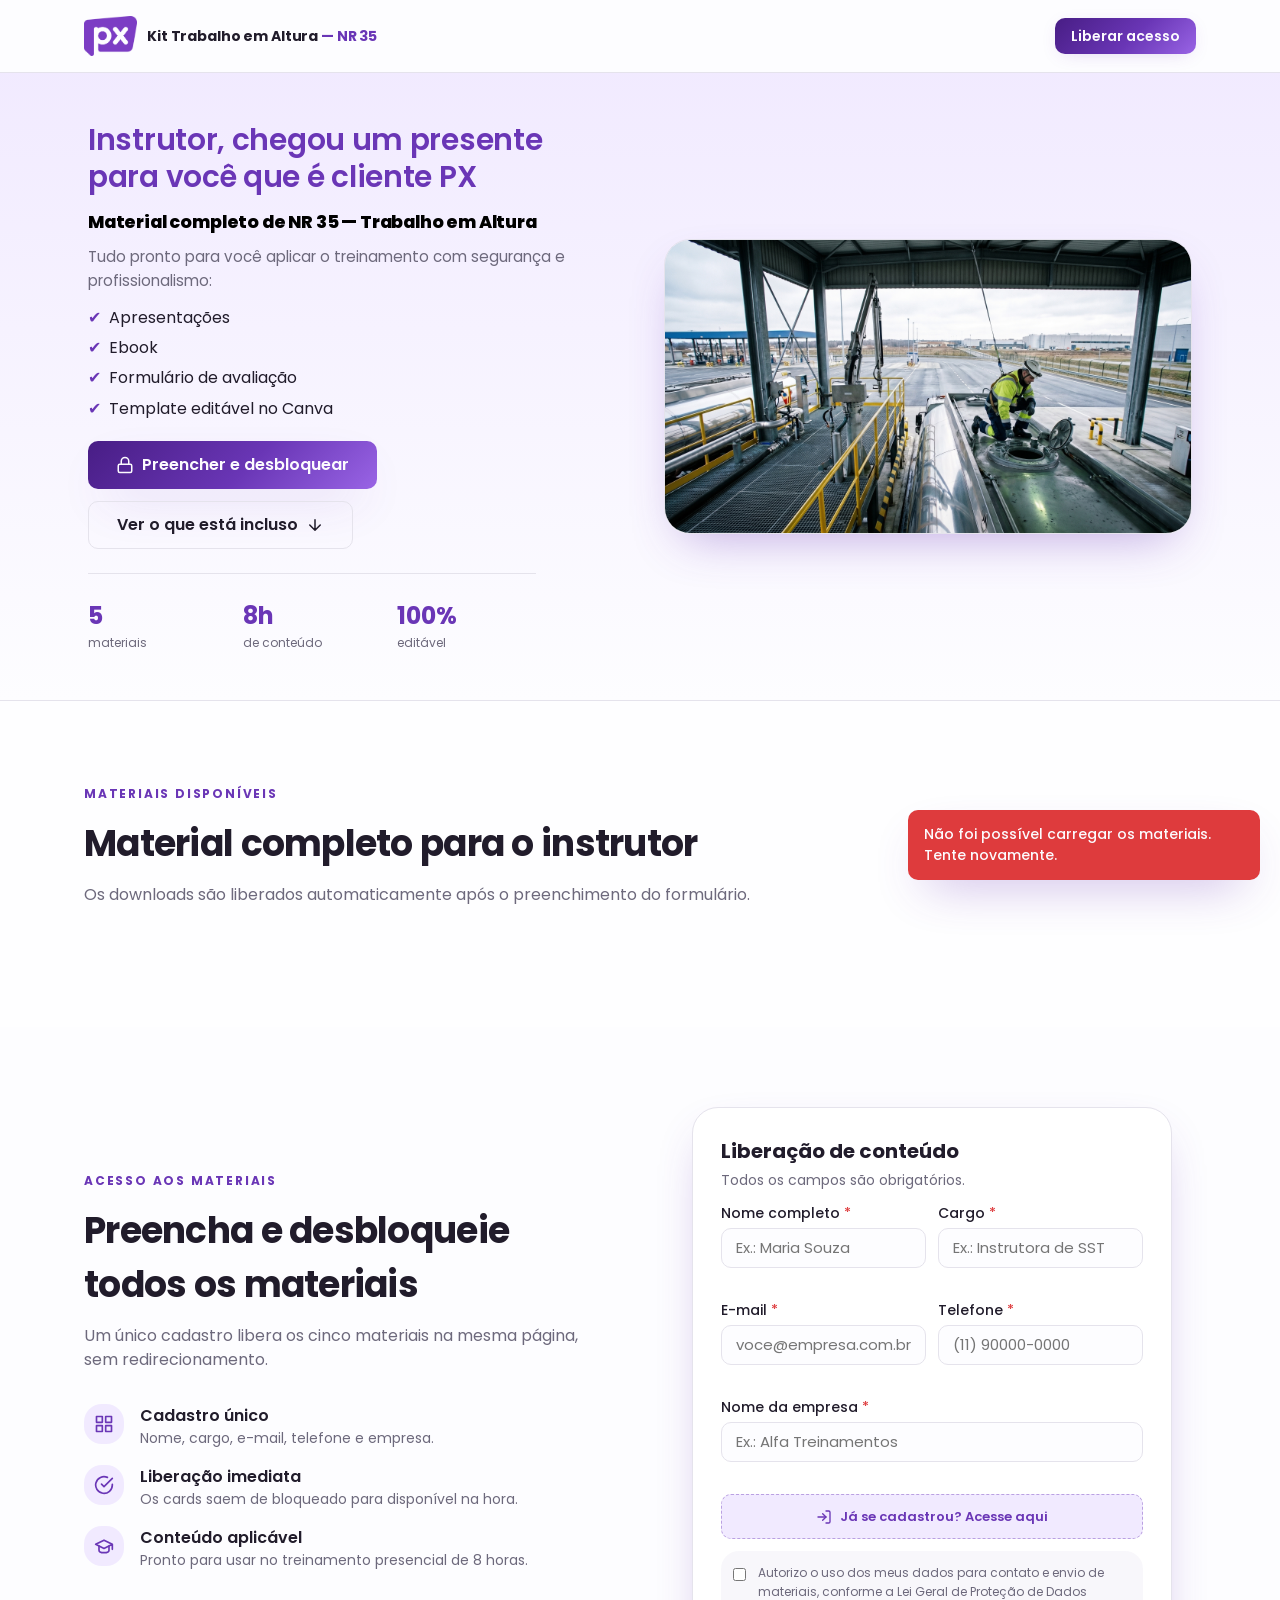
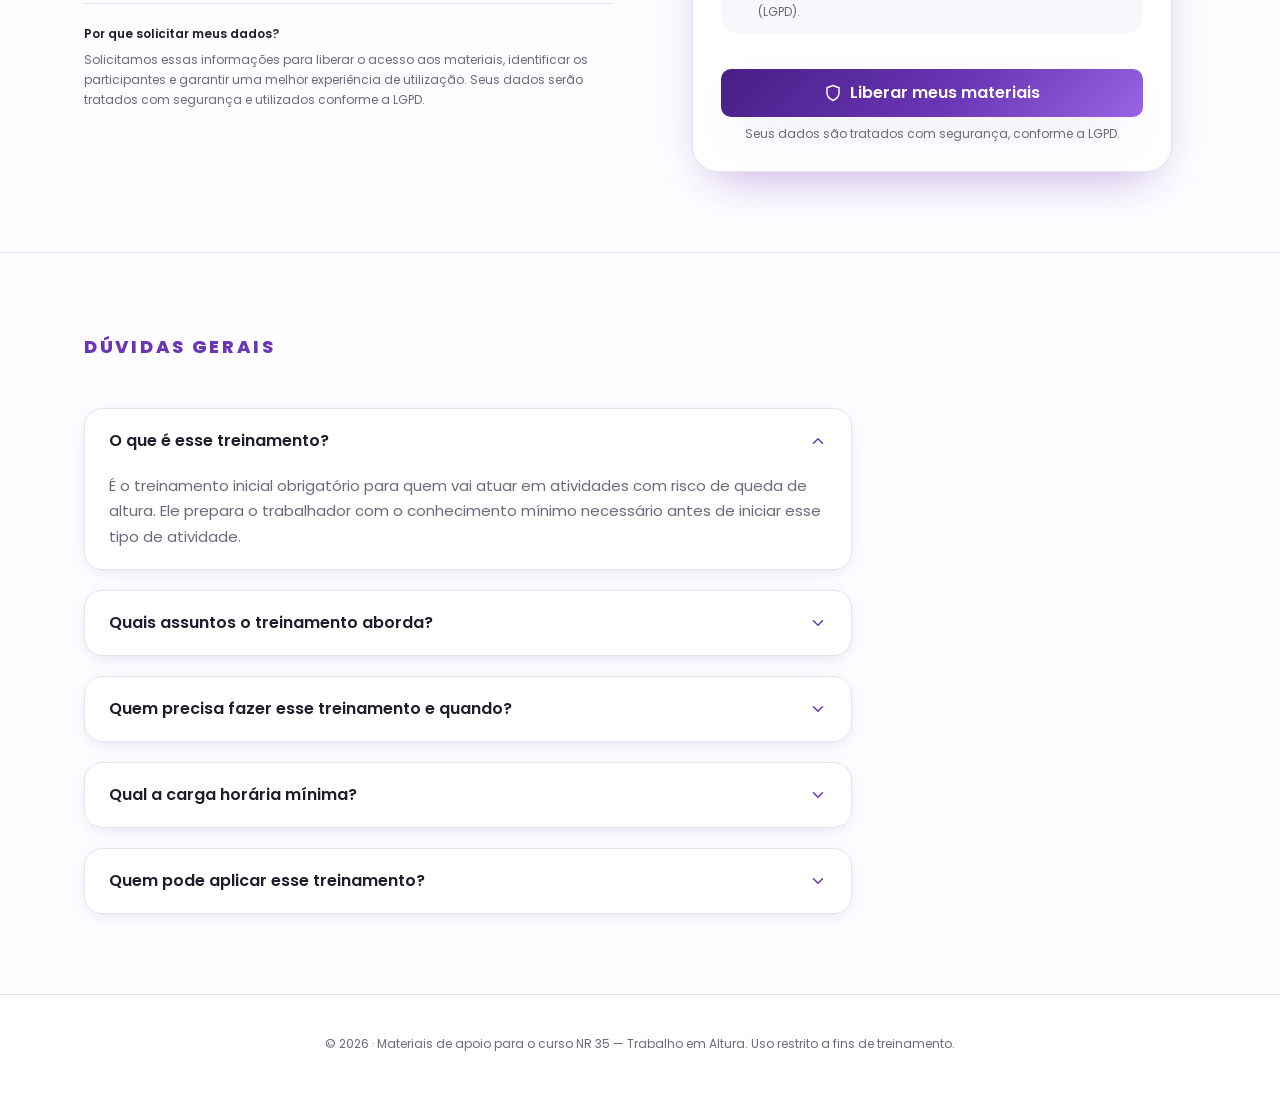
==== commit 08cf5793: "Ajusta contagem de materiais no front de 6 para 5 (PPT2 desativado)" ====
--- a/index.html
+++ b/index.html
@@ -75,7 +75,7 @@
           </div>
           <dl class="stats">
             <div class="stats__item">
-              <dt>6</dt>
+              <dt>5</dt>
               <dd>materiais</dd>
             </div>
             <div class="stats__item">
@@ -124,7 +124,7 @@
           <span class="eyebrow">Acesso aos materiais</span>
           <h2 class="section__title">Preencha e desbloqueie todos os materiais</h2>
           <p class="section__desc">
-            Um único cadastro libera os seis materiais na mesma página, sem
+            Um único cadastro libera os cinco materiais na mesma página, sem
             redirecionamento.
           </p>
           <ul class="benefits">
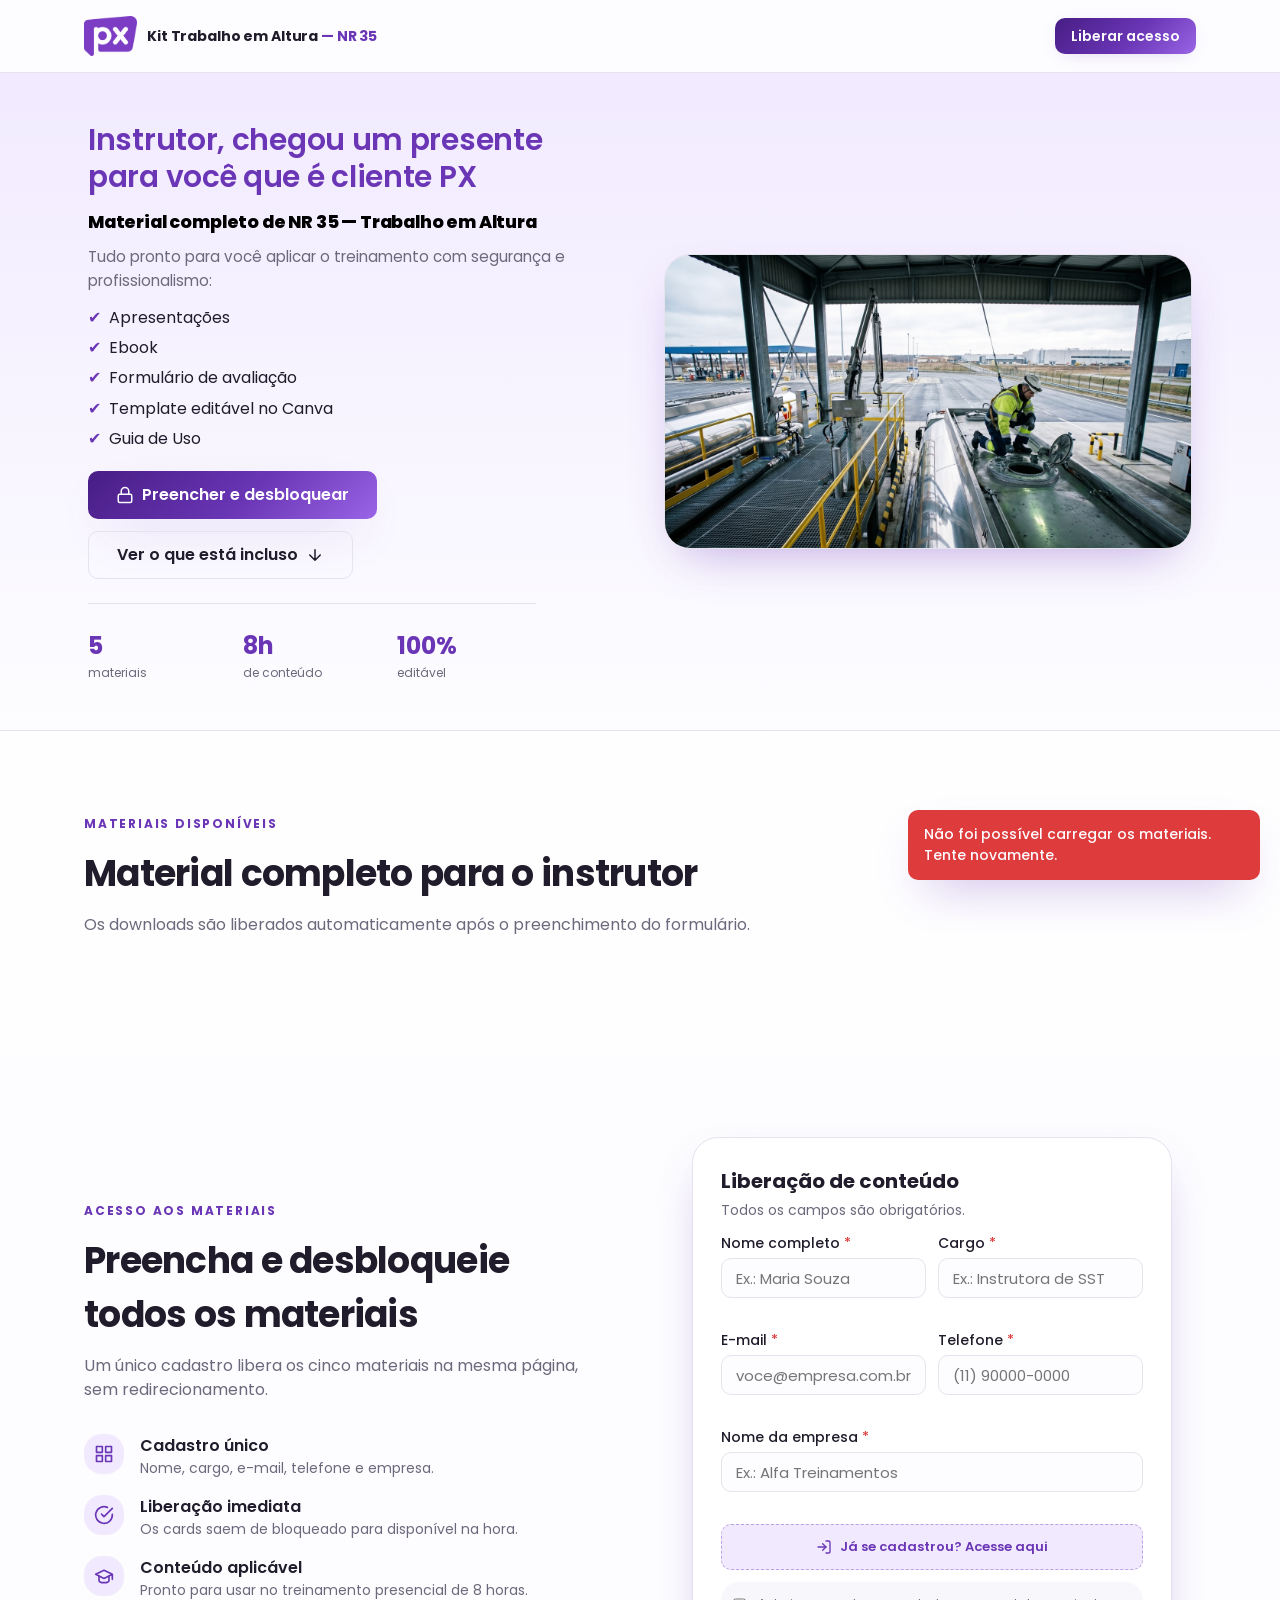
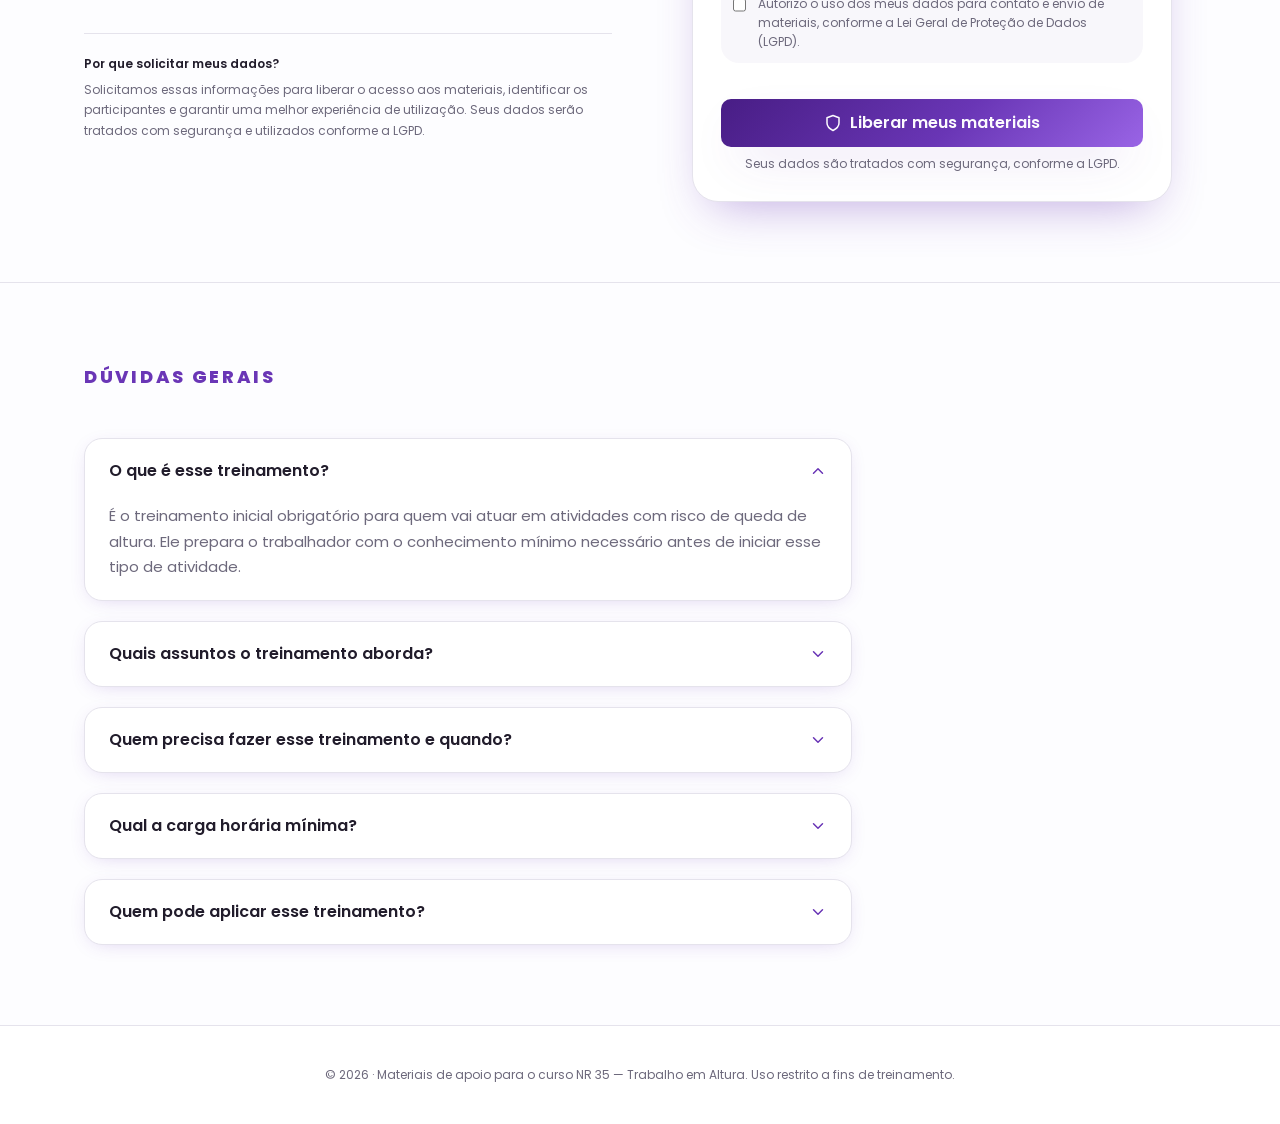
==== commit 1b65d0fa: "Adiciona Guia de Uso na lista de materiais do hero" ====
--- a/index.html
+++ b/index.html
@@ -62,6 +62,7 @@
             <li>Ebook</li>
             <li>Formulário de avaliação</li>
             <li>Template editável no Canva</li>
+            <li>Guia de Uso</li>
           </ul>
           <div class="hero__actions">
             <button type="button" class="btn btn--primary btn--lg" data-scroll-target="unlock-aware" id="hero-cta">
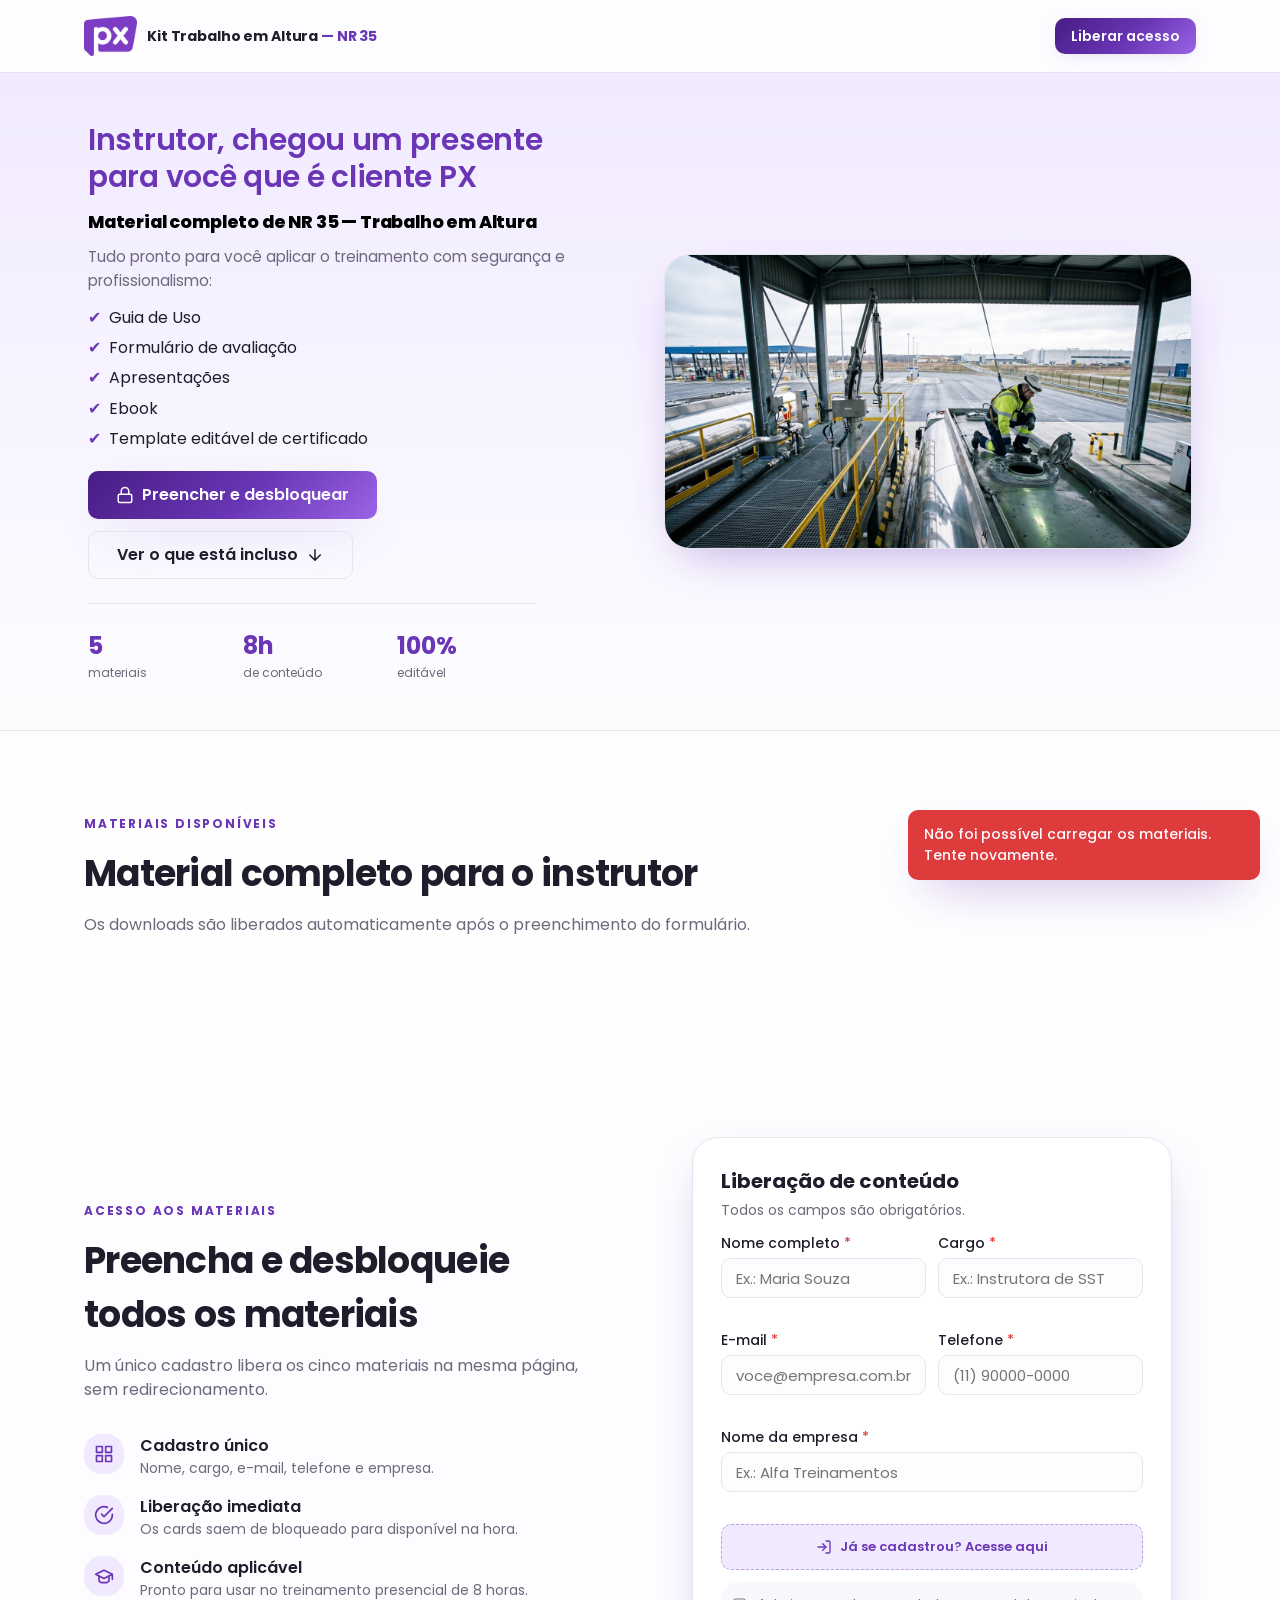
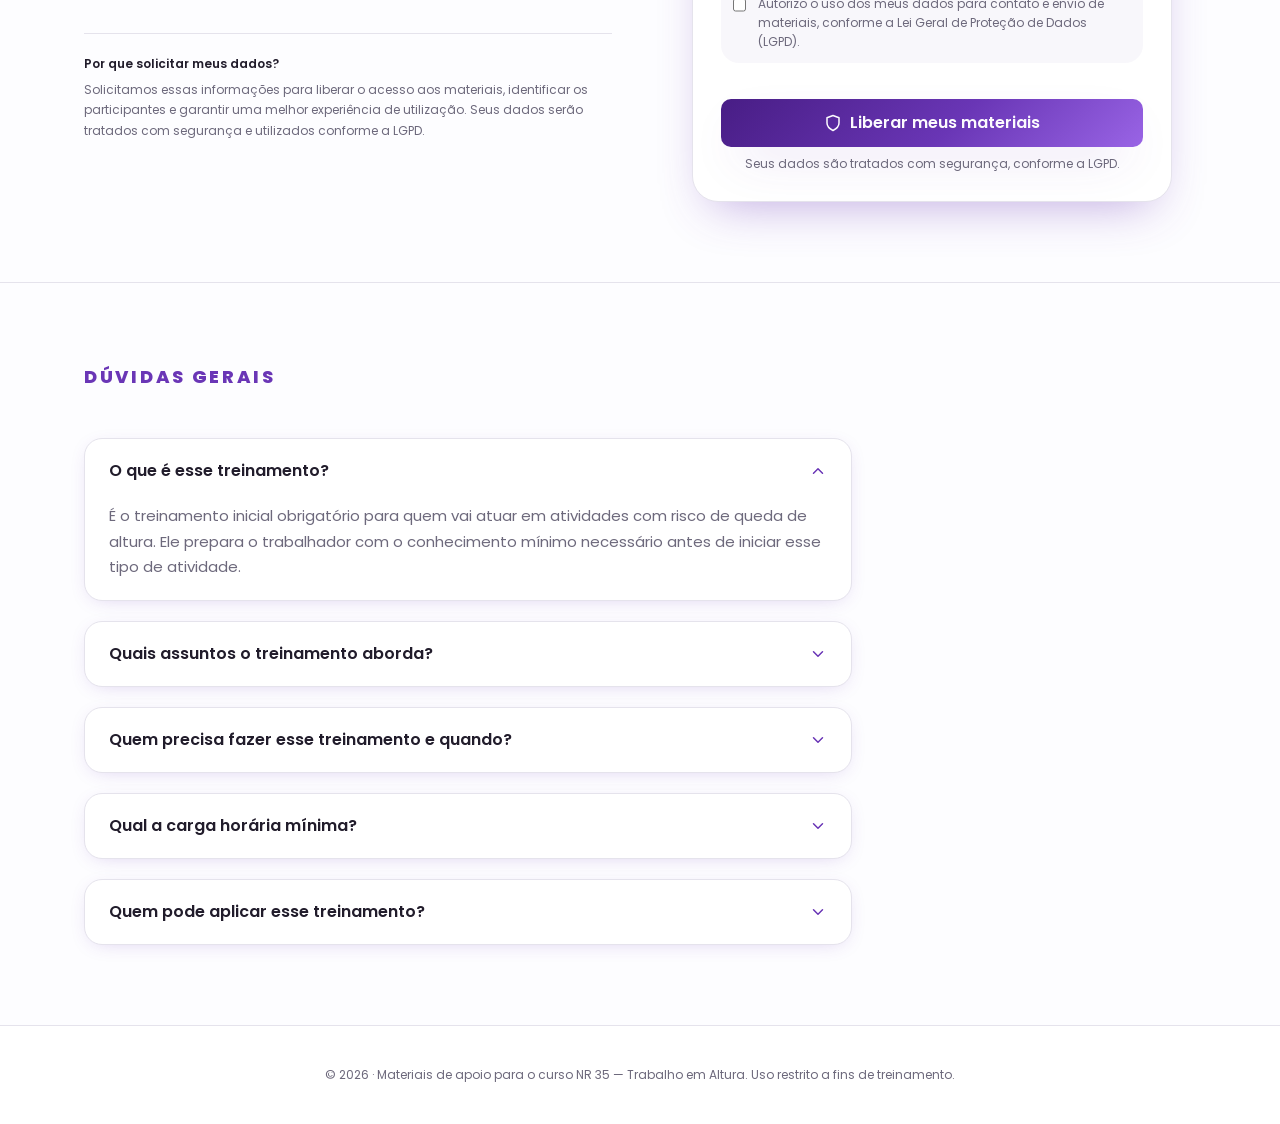
==== commit 053d8804: "Reordena lista do hero conforme ordem do banco e renomeia item do Canva pra certificado" ====
--- a/index.html
+++ b/index.html
@@ -58,11 +58,11 @@
             segurança e profissionalismo:
           </p>
           <ul class="hero__checklist">
+            <li>Guia de Uso</li>
+            <li>Formulário de avaliação</li>
             <li>Apresentações</li>
             <li>Ebook</li>
-            <li>Formulário de avaliação</li>
-            <li>Template editável no Canva</li>
-            <li>Guia de Uso</li>
+            <li>Template editável de certificado</li>
           </ul>
           <div class="hero__actions">
             <button type="button" class="btn btn--primary btn--lg" data-scroll-target="unlock-aware" id="hero-cta">
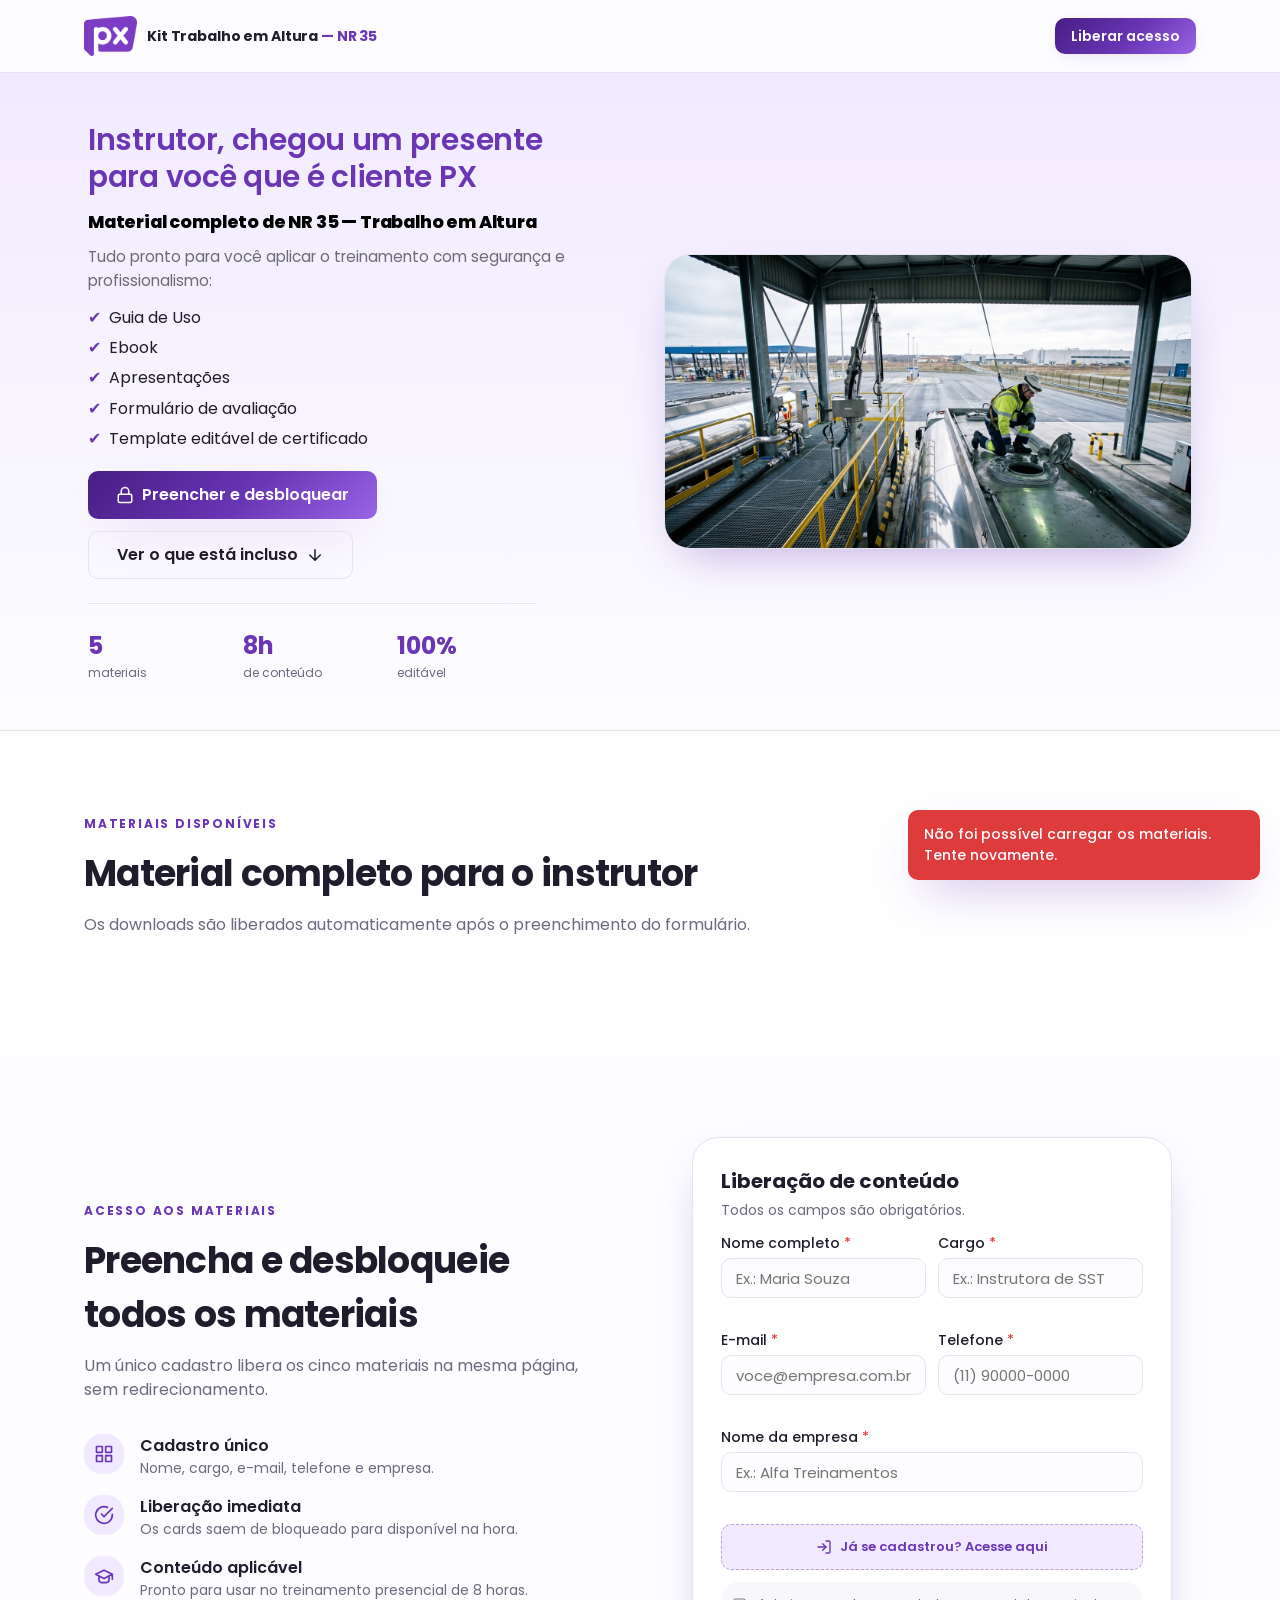
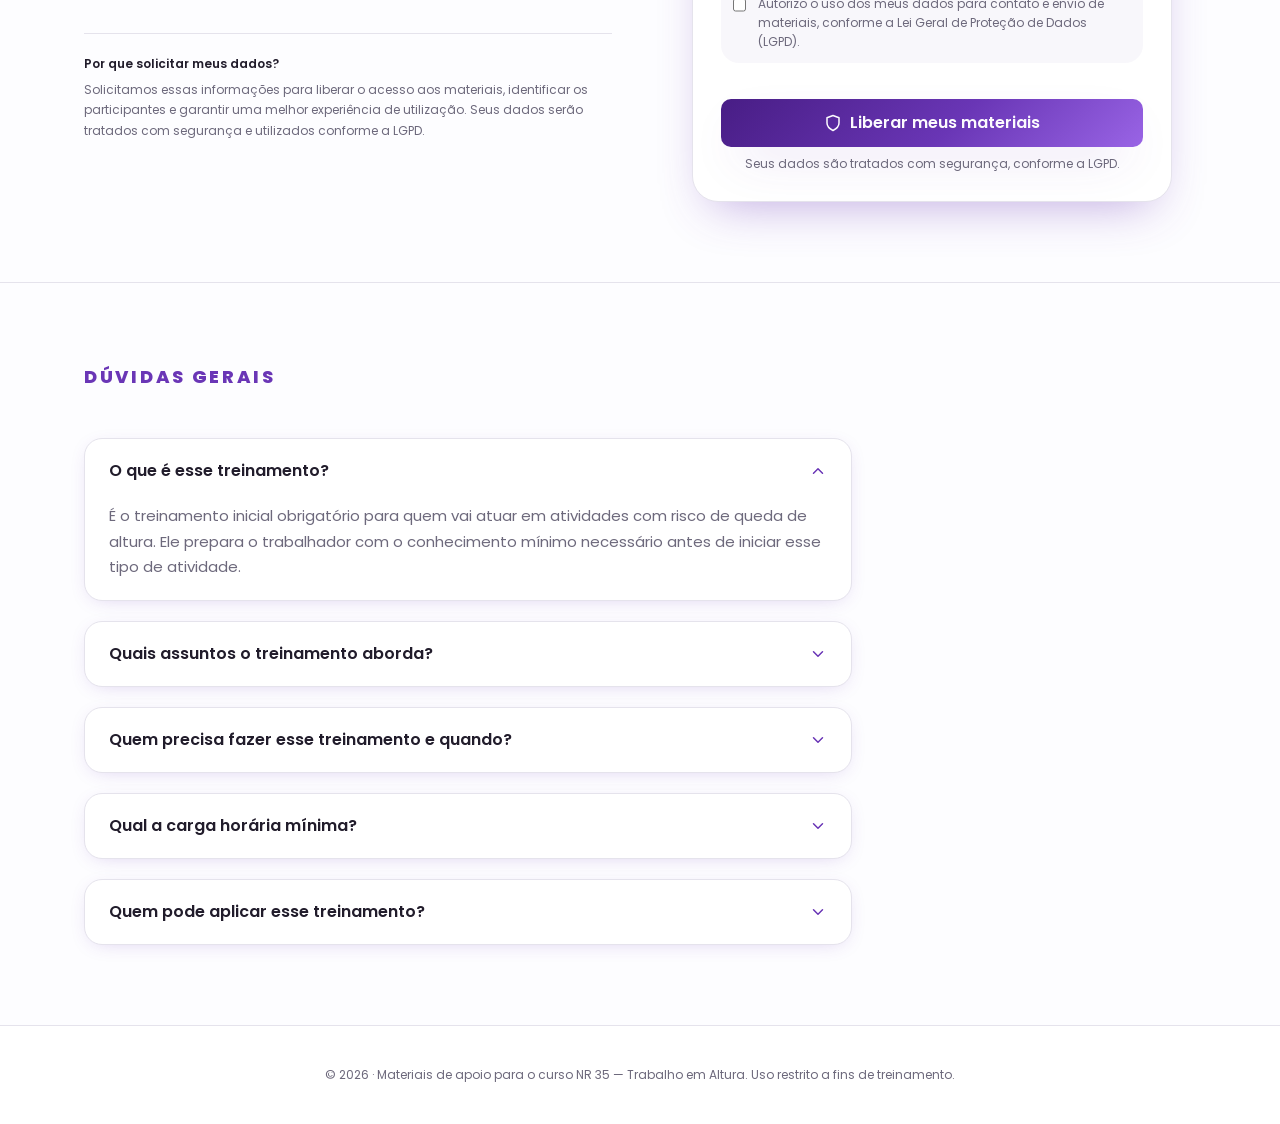
==== commit 533f1f2d: "Reordena lista do hero: Guia de Uso, Ebook, Apresentações, Formulário, Certificado" ====
--- a/index.html
+++ b/index.html
@@ -59,9 +59,9 @@
           </p>
           <ul class="hero__checklist">
             <li>Guia de Uso</li>
+            <li>Ebook</li>
+            <li>Apresentações</li>
             <li>Formulário de avaliação</li>
-            <li>Apresentações</li>
-            <li>Ebook</li>
             <li>Template editável de certificado</li>
           </ul>
           <div class="hero__actions">
